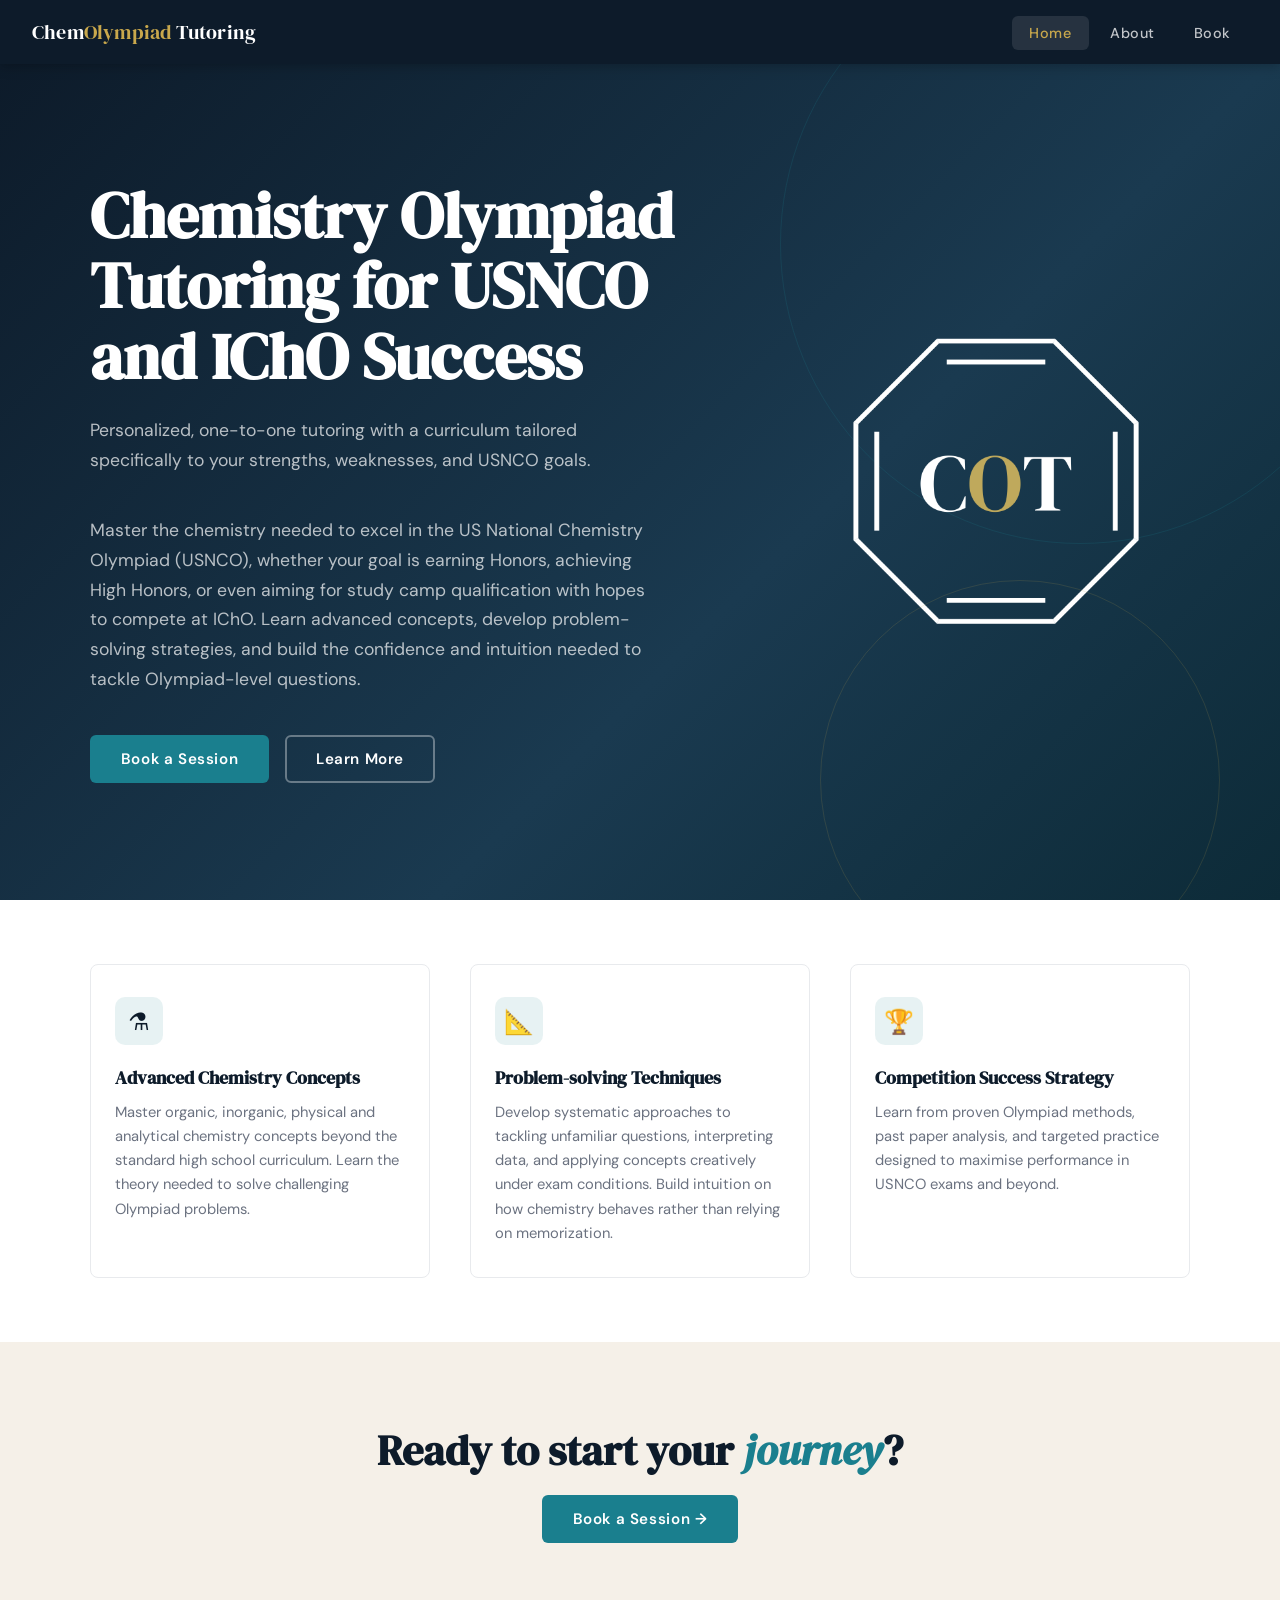
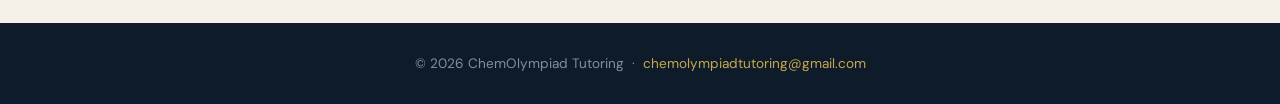
==== index.html @ 0df41eec "Update index.html" ====
<!DOCTYPE html>
<html lang="en">
<head>
  <!-- Google tag (gtag.js) -->
  <script async src="https://www.googletagmanager.com/gtag/js?id=G-D6L898YN1J"></script>
  <script>
    window.dataLayer = window.dataLayer || [];
    function gtag(){dataLayer.push(arguments);}
    gtag('js', new Date());
  
    gtag('config', 'G-D6L898YN1J');
  </script>
  <meta charset="UTF-8" />
  <meta name="viewport" content="width=device-width, initial-scale=1.0" />
  <meta name="description" content="One-on-one Chemistry Olympiad tutoring for USNCO and IChO preparation. Personalized coaching in physical, organic, inorganic, and analytical chemistry." />
  <title>Chemistry Olympiad Tutoring | USNCO & IChO Chemistry Coaching — Home</title>
  <link rel="stylesheet" href="style.css" />
  <link rel="icon" type="image/svg" href="images/COT.svg">
  <style>
    /* ── Hero ── */
    .hero {
      min-height: calc(100vh - 64px);
      background: linear-gradient(135deg, var(--navy) 0%, #1a3a50 60%, #0d2b38 100%);
      display: flex;
      align-items: center;
      padding: 4rem 2rem;
      position: relative;
      overflow: hidden;
    }

    /* Decorative background molecule / circle motif */
    .hero::before {
      content: '';
      position: absolute;
      width: 600px;
      height: 600px;
      border-radius: 50%;
      border: 1.5px solid rgba(26,127,142,0.2);
      top: -120px;
      right: -100px;
      pointer-events: none;
    }

    .hero::after {
      content: '';
      position: absolute;
      width: 400px;
      height: 400px;
      border-radius: 50%;
      border: 1px solid rgba(201,168,76,0.15);
      bottom: -80px;
      right: 60px;
      pointer-events: none;
    }

    .hero-inner {
      max-width: var(--max-w);
      margin: 0 auto;
      display: grid;
      grid-template-columns: 1.25fr 0.75fr;
      gap: 4rem;
      align-items: center;
      width: 100%;
      position: relative;
    }

    .hero-text h1 {
      font-family: var(--font-display);
      font-size: clamp(2.5rem, 5.5vw, 4rem);
      color: var(--white);
      line-height: 1.1;
    }

    .hero-text h1 em {
      font-style: italic;
      color: var(--gold);
    }

    .hero-text p {
      margin: 1.5rem 0 2.5rem;
      font-size: 1.1rem;
      color: rgba(255,255,255,0.7);
      line-height: 1.7;
      max-width: 560px;
    }

    .hero-cta {
      display: flex;
      gap: 1rem;
      flex-wrap: wrap;
    }

    /* Hero image / visual placeholder */
    .hero-visual {
      width: max(100%, 360px);
      justify-self: end;
      border-radius: 12px;
      aspect-ratio: 1;
      display: flex;
      align-items: center;
      justify-content: center;
      color: rgba(255,255,255,0.25);
      font-size: 0.9rem;
      text-align: center;
      padding: 2rem;
      overflow: hidden;
    }

    .hero-visual img {
      width: 100%;
      height: 100%;
      object-fit: cover;
      display: block;
    }

    /* ── Features strip ── */
    .features {
      background: var(--white);
      padding: 4rem 2rem;
    }

    .features-grid {
      max-width: var(--max-w);
      margin: 0 auto;
      display: grid;
      grid-template-columns: repeat(auto-fit, minmax(220px, 1fr));
      gap: 2.5rem;
    }

    .feature-card {
      padding: 2rem 1.5rem;
      border-radius: 8px;
      border: 1px solid var(--gray-lt);
      transition: box-shadow var(--transition), transform var(--transition);
    }

    .feature-card:hover {
      box-shadow: 0 8px 30px rgba(0,0,0,0.08);
      transform: translateY(-4px);
    }

    .feature-icon {
      width: 48px;
      height: 48px;
      border-radius: 10px;
      background: rgba(26,127,142,0.1);
      display: flex;
      align-items: center;
      justify-content: center;
      font-size: 1.5rem;
      margin-bottom: 1.25rem;
    }

    .feature-card h3 {
      font-family: var(--font-display);
      font-size: 1.15rem;
      margin-bottom: 0.6rem;
    }

    .feature-card p {
      font-size: 0.92rem;
      color: var(--gray);
      line-height: 1.65;
    }

    /* ── Testimonial / Quote strip ── */
    .quote-strip {
      background: var(--teal);
      padding: 4rem 2rem;
      text-align: center;
      color: var(--white);
    }

    .quote-strip blockquote {
      font-family: var(--font-display);
      font-size: clamp(1.3rem, 2.5vw, 2rem);
      font-style: italic;
      max-width: 750px;
      margin: 0 auto 1rem;
      line-height: 1.4;
    }

    .quote-strip cite {
      font-size: 0.9rem;
      opacity: 0.75;
    }

    /* ── CTA Section ── */
    .cta-section {
      text-align: center;
      background: var(--cream);
      padding: 5rem 2rem;
    }

    .cta-section h2 {
      font-family: var(--font-display);
      font-size: clamp(1.8rem, 3.5vw, 2.6rem);
      max-width: 560px;
      margin: 0 auto 1rem;
    }

    .cta-section p {
      color: var(--gray);
      max-width: 480px;
      margin: 0 auto 2.5rem;
      line-height: 1.7;
    }

    /* ── Responsive ── */
    @media (max-width: 768px) {
      .hero-inner {
        grid-template-columns: 1fr;
        gap: 2.5rem;
      }

      .hero-visual {
        justify-self: start;
        width: 100%;
        max-width: 100%;
      }
    }
  </style>
</head>
<body>

  <!-- ══ Navigation ══ -->
  <nav>
    <div class="nav-logo">Chem<span>Olympiad</span> Tutoring</div>
    <input type="checkbox" id="nav-toggle" class="nav-toggle">
    <label for="nav-toggle" class="nav-toggle-label" aria-label="Toggle navigation menu">
      <span></span><span></span><span></span>
    </label>
    <ul class="nav-links">
      <li><a href="index.html" class="active">Home</a></li>
      <li><a href="about.html">About</a></li>
      <li><a href="book.html">Book</a></li>
    </ul>
  </nav>

  <!-- ══ Hero ══ -->
  <section class="hero">
    <div class="hero-inner">
      <div class="hero-text">
        <h1>Chemistry Olympiad Tutoring for USNCO and IChO Success</h1>
        <p>Personalized, one-to-one tutoring with a curriculum tailored specifically to your strengths, weaknesses, and USNCO goals.</p>
        <p>
          Master the chemistry needed to excel in the US National Chemistry Olympiad (USNCO), whether your goal is earning Honors, achieving High Honors, or even aiming for study camp qualification with hopes to compete at IChO. Learn advanced concepts, develop problem-solving strategies, and build the confidence and intuition needed to tackle Olympiad-level questions.
        </p>
        <div class="hero-cta">
          <a href="book.html" class="btn btn-primary">Book a Session</a>
          <a href="about.html" class="btn" style="color:#fff; border-color:rgba(255,255,255,0.35);">Learn More</a>
        </div>
      </div>

      <div class="hero-visual">
        <!-- Replace with your image -->
        <img src="images/COTvertyellow.png">
      </div>
    </div>
  </section>

  <!-- ══ Feature Cards ══ -->
  <section class="features">
    <div class="features-grid">
      <div class="feature-card">
        <div class="feature-icon">⚗️</div>
        <h3>Advanced Chemistry Concepts</h3>
        <p>Master organic, inorganic, physical and analytical chemistry concepts beyond the standard high school curriculum. Learn the theory needed to solve challenging Olympiad problems.</p>
      </div>

      <div class="feature-card">
        <div class="feature-icon">📐</div>
        <h3>Problem-solving Techniques</h3>
        <p>Develop systematic approaches to tackling unfamiliar questions, interpreting data, and applying concepts creatively under exam conditions. Build intuition on how chemistry behaves rather than relying on memorization.</p>
      </div>

      <div class="feature-card">
        <div class="feature-icon">🏆</div>
        <h3>Competition Success Strategy</h3>
        <p>Learn from proven Olympiad methods, past paper analysis, and targeted practice designed to maximise performance in USNCO exams and beyond.</p>
      </div>
    </div>
  </section>

  <!-- ══ Bottom CTA ══ -->
  <section class="cta-section">
    <h2>Ready to start your <em style="font-style:italic; color:var(--teal);">journey</em>?</h2>
    <a href="book.html" class="btn btn-primary">Book a Session →</a>
  </section>

  <!-- ══ Footer ══ -->
  <footer>
    <p>© <span id="yr"></span> ChemOlympiad Tutoring &nbsp;·&nbsp; <a href="mailto:chemolympiadtutoring@gmail.com">chemolympiadtutoring@gmail.com</a></p>
  </footer>

  <script>
    document.getElementById('yr').textContent = new Date().getFullYear();

    // Close mobile nav menu after tapping a link
    const navToggle = document.getElementById('nav-toggle');
    document.querySelectorAll('.nav-links a').forEach(link => {
      link.addEventListener('click', () => { navToggle.checked = false; });
    });
  </script>
</body>
</html>
---- style.css ----
/* ============================================
   CHEMISTRY OLYMPIAD TUTORING — SHARED STYLES
   ============================================ */

@import url('https://fonts.googleapis.com/css2?family=DM+Serif+Display:ital@0;1&family=DM+Sans:wght@300;400;500;600&display=swap');

/* --- Variables --- */
:root {
  --navy:     #0d1b2a;
  --teal:     #1a7f8e;
  --teal-lt:  #22a8bc;
  --gold:     #c9a84c;
  --cream:    #f5f0e8;
  --white:    #ffffff;
  --gray:     #6b7280;
  --gray-lt:  #e8eaed;

  --font-display: 'DM Serif Display', Georgia, serif;
  --font-body:    'DM Sans', system-ui, sans-serif;

  --radius: 6px;
  --transition: 0.25s ease;
  --max-w: 1100px;
}

/* --- Reset --- */
*, *::before, *::after { box-sizing: border-box; margin: 0; padding: 0; }

html { scroll-behavior: smooth; }

body {
  font-family: var(--font-body);
  background: var(--cream);
  color: var(--navy);
  min-height: 100vh;
  display: flex;
  flex-direction: column;
}

img { max-width: 100%; display: block; }
a  { color: inherit; text-decoration: none; }

/* --- Navigation --- */
nav {
  position: sticky;
  top: 0;
  z-index: 100;
  background: var(--navy);
  padding: 0 2rem;
  display: flex;
  align-items: center;
  justify-content: space-between;
  height: 64px;
  box-shadow: 0 2px 12px rgba(0,0,0,0.25);
}

.nav-logo {
  font-family: var(--font-display);
  font-size: 1.25rem;
  color: var(--white);
  letter-spacing: 0.01em;
}

.nav-logo span { color: var(--gold); }

.nav-links {
  display: flex;
  gap: 0.25rem;
  list-style: none;
}

.nav-links a {
  font-size: 0.9rem;
  font-weight: 500;
  color: rgba(255,255,255,0.75);
  padding: 0.5rem 1.1rem;
  border-radius: var(--radius);
  letter-spacing: 0.03em;
  transition: background var(--transition), color var(--transition);
}

.nav-links a:hover,
.nav-links a.active {
  background: rgba(255,255,255,0.1);
  color: var(--white);
}

.nav-links a.active {
  color: var(--gold);
}

/* --- Mobile Nav Toggle --- */
.nav-toggle {
  display: none;
}

.nav-toggle-label {
  display: none;
  flex-direction: column;
  justify-content: center;
  gap: 5px;
  width: 32px;
  height: 32px;
  cursor: pointer;
  z-index: 101;
}

.nav-toggle-label span {
  display: block;
  width: 100%;
  height: 2px;
  background: var(--white);
  border-radius: 2px;
  transition: transform 0.25s ease, opacity 0.2s ease;
}

/* --- Page Header Banner --- */
.page-banner {
  background: linear-gradient(135deg, var(--navy) 0%, #1a3a50 100%);
  color: var(--white);
  padding: 5rem 2rem 4rem;
  text-align: center;
  position: relative;
  overflow: hidden;
}

.page-banner::before {
  content: '';
  position: absolute;
  inset: 0;
  background: radial-gradient(ellipse at 70% 50%, rgba(26,127,142,0.25) 0%, transparent 65%);
  pointer-events: none;
}

.page-banner h1 {
  font-family: var(--font-display);
  font-size: clamp(2.2rem, 5vw, 3.5rem);
  line-height: 1.15;
  position: relative;
}

.page-banner p {
  margin-top: 1rem;
  font-size: 1.1rem;
  color: rgba(255,255,255,0.7);
  max-width: 560px;
  margin-left: auto;
  margin-right: auto;
  position: relative;
}

/* --- Container --- */
.container {
  width: 100%;
  max-width: var(--max-w);
  margin: 0 auto;
  padding: 0 2rem;
}

/* --- Section --- */
section {
  padding: 5rem 2rem;
}

section h2 {
  font-family: var(--font-display);
  font-size: clamp(1.8rem, 3.5vw, 2.6rem);
  margin-bottom: 1rem;
  color: var(--navy);
}

section h2 .accent { color: var(--teal); }

/* --- Button --- */
.btn {
  display: inline-block;
  font-family: var(--font-body);
  font-size: 0.95rem;
  font-weight: 600;
  letter-spacing: 0.04em;
  padding: 0.75rem 1.8rem;
  border-radius: var(--radius);
  cursor: pointer;
  border: 2px solid transparent;
  transition: background var(--transition), color var(--transition), transform 0.15s;
}

.btn:hover { transform: translateY(-2px); }

.btn-primary {
  background: var(--teal);
  color: var(--white);
}
.btn-primary:hover { background: var(--teal-lt); }

.btn-outline {
  background: transparent;
  border-color: var(--navy);
  color: var(--navy);
}
.btn-outline:hover { background: var(--navy); color: var(--white); }

/* --- Footer --- */
footer {
  margin-top: auto;
  background: var(--navy);
  color: rgba(255,255,255,0.5);
  text-align: center;
  padding: 2rem;
  font-size: 0.85rem;
}

footer a { color: var(--gold); }

/* --- Divider --- */
.divider {
  width: 60px;
  height: 3px;
  background: var(--gold);
  margin: 1.25rem 0 1.75rem;
  border-radius: 2px;
}

/* --- Responsive Nav --- */
@media (max-width: 700px) {
  .nav-toggle-label { display: flex; }

  .nav-links {
    position: absolute;
    top: 64px;
    left: 0;
    right: 0;
    flex-direction: column;
    gap: 0;
    background: var(--navy);
    max-height: 0;
    overflow: hidden;
    box-shadow: 0 12px 20px rgba(0,0,0,0.2);
    transition: max-height 0.3s ease;
  }

  .nav-links li { width: 100%; }

  .nav-links a {
    display: block;
    padding: 0.9rem 1.5rem;
    border-radius: 0;
  }

  .nav-toggle:checked ~ .nav-links {
    max-height: 260px;
  }

  .nav-toggle:checked ~ .nav-toggle-label span:nth-child(1) { transform: translateY(7px) rotate(45deg); }
  .nav-toggle:checked ~ .nav-toggle-label span:nth-child(2) { opacity: 0; }
  .nav-toggle:checked ~ .nav-toggle-label span:nth-child(3) { transform: translateY(-7px) rotate(-45deg); }
}

@media (max-width: 600px) {
  nav { padding: 0 1rem; }
  .nav-logo { font-size: 1rem; }
  section { padding: 3rem 1.25rem; }
}
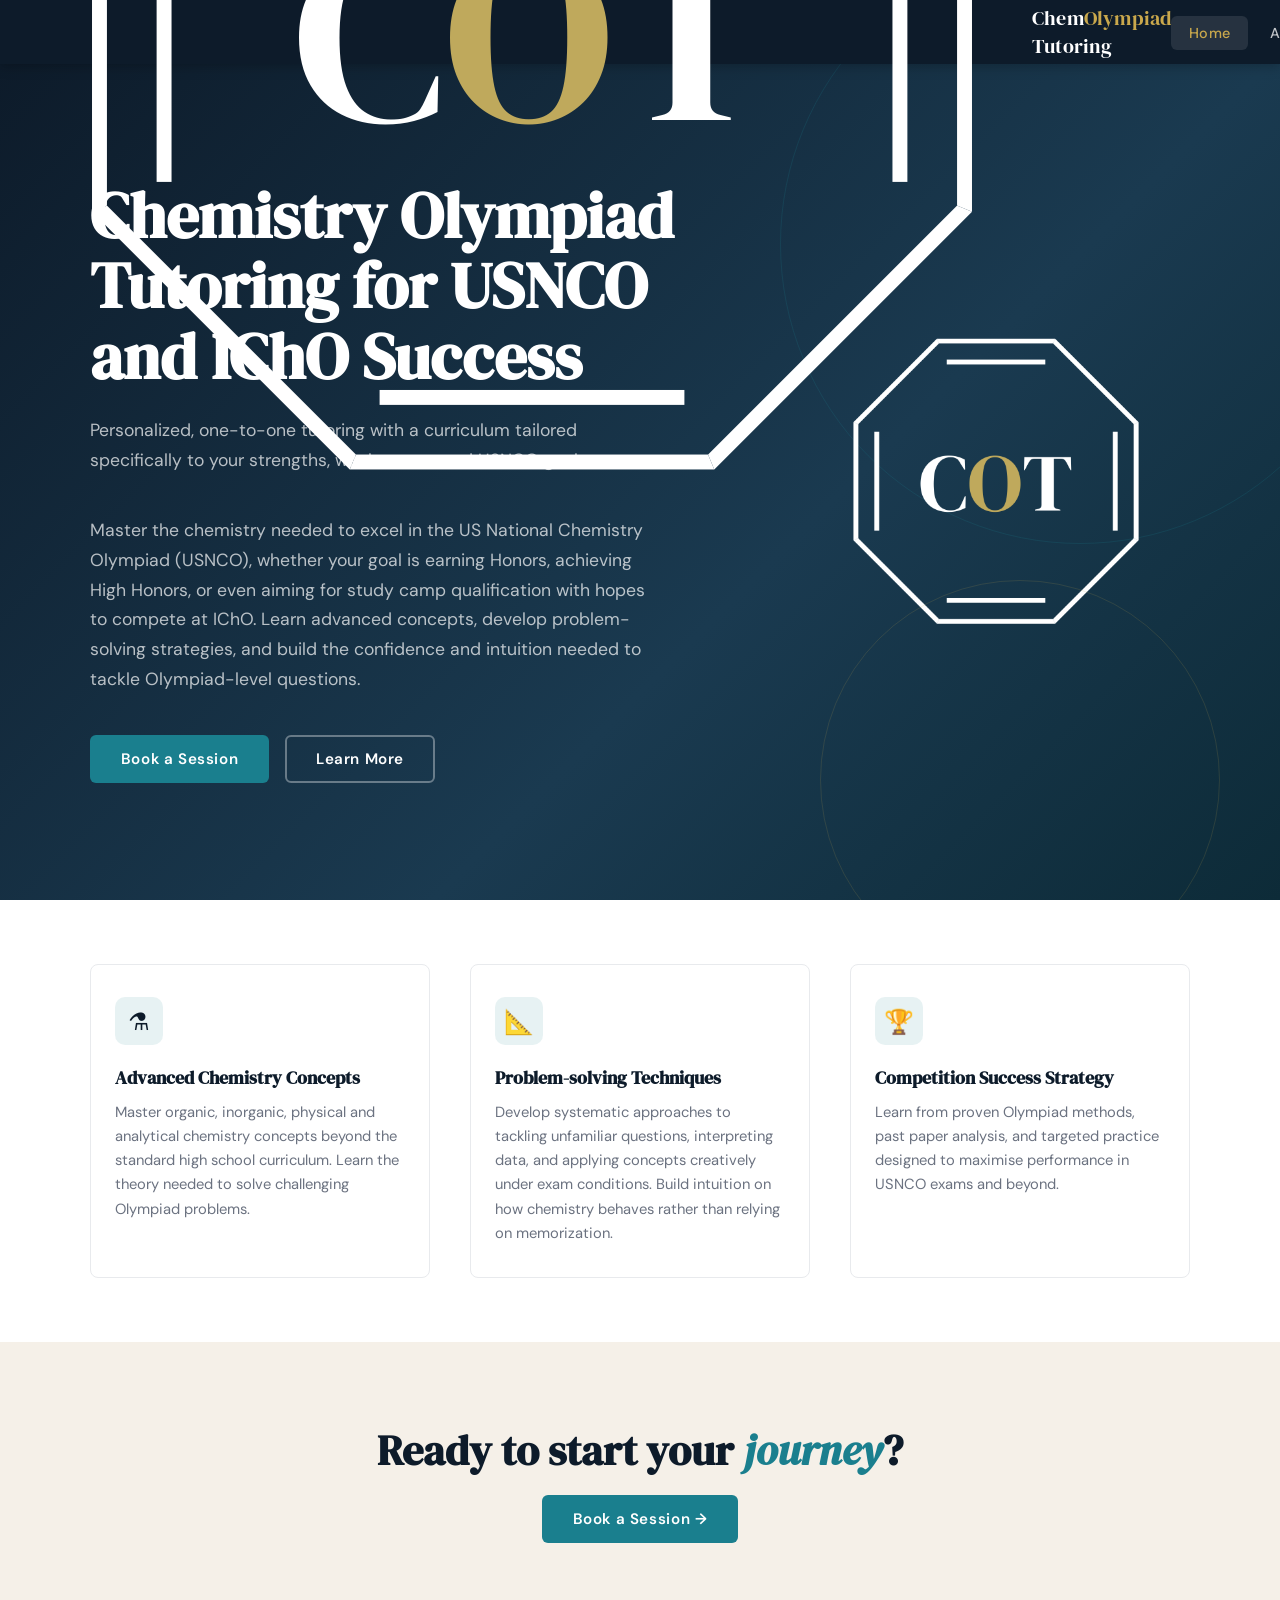
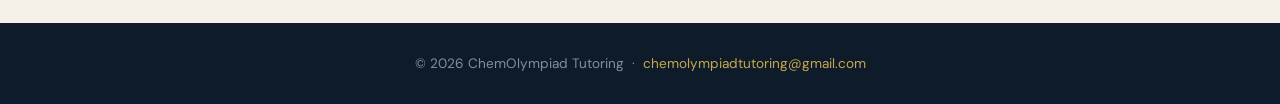
==== commit cd5ad0e4: "Update index.html" ====
--- a/index.html
+++ b/index.html
@@ -15,7 +15,7 @@
   <meta name="description" content="One-on-one Chemistry Olympiad tutoring for USNCO and IChO preparation. Personalized coaching in physical, organic, inorganic, and analytical chemistry." />
   <title>Chemistry Olympiad Tutoring | USNCO & IChO Chemistry Coaching — Home</title>
   <link rel="stylesheet" href="style.css" />
-  <link rel="icon" type="image/svg" href="images/COT.svg">
+  <link rel="icon" type="image/svg" href="images/COTSMALL.svg">
   <style>
     /* ── Hero ── */
     .hero {
@@ -225,6 +225,7 @@
 
   <!-- ══ Navigation ══ -->
   <nav>
+    <img src="images/COTvertyellow.png">
     <div class="nav-logo">Chem<span>Olympiad</span> Tutoring</div>
     <input type="checkbox" id="nav-toggle" class="nav-toggle">
     <label for="nav-toggle" class="nav-toggle-label" aria-label="Toggle navigation menu">
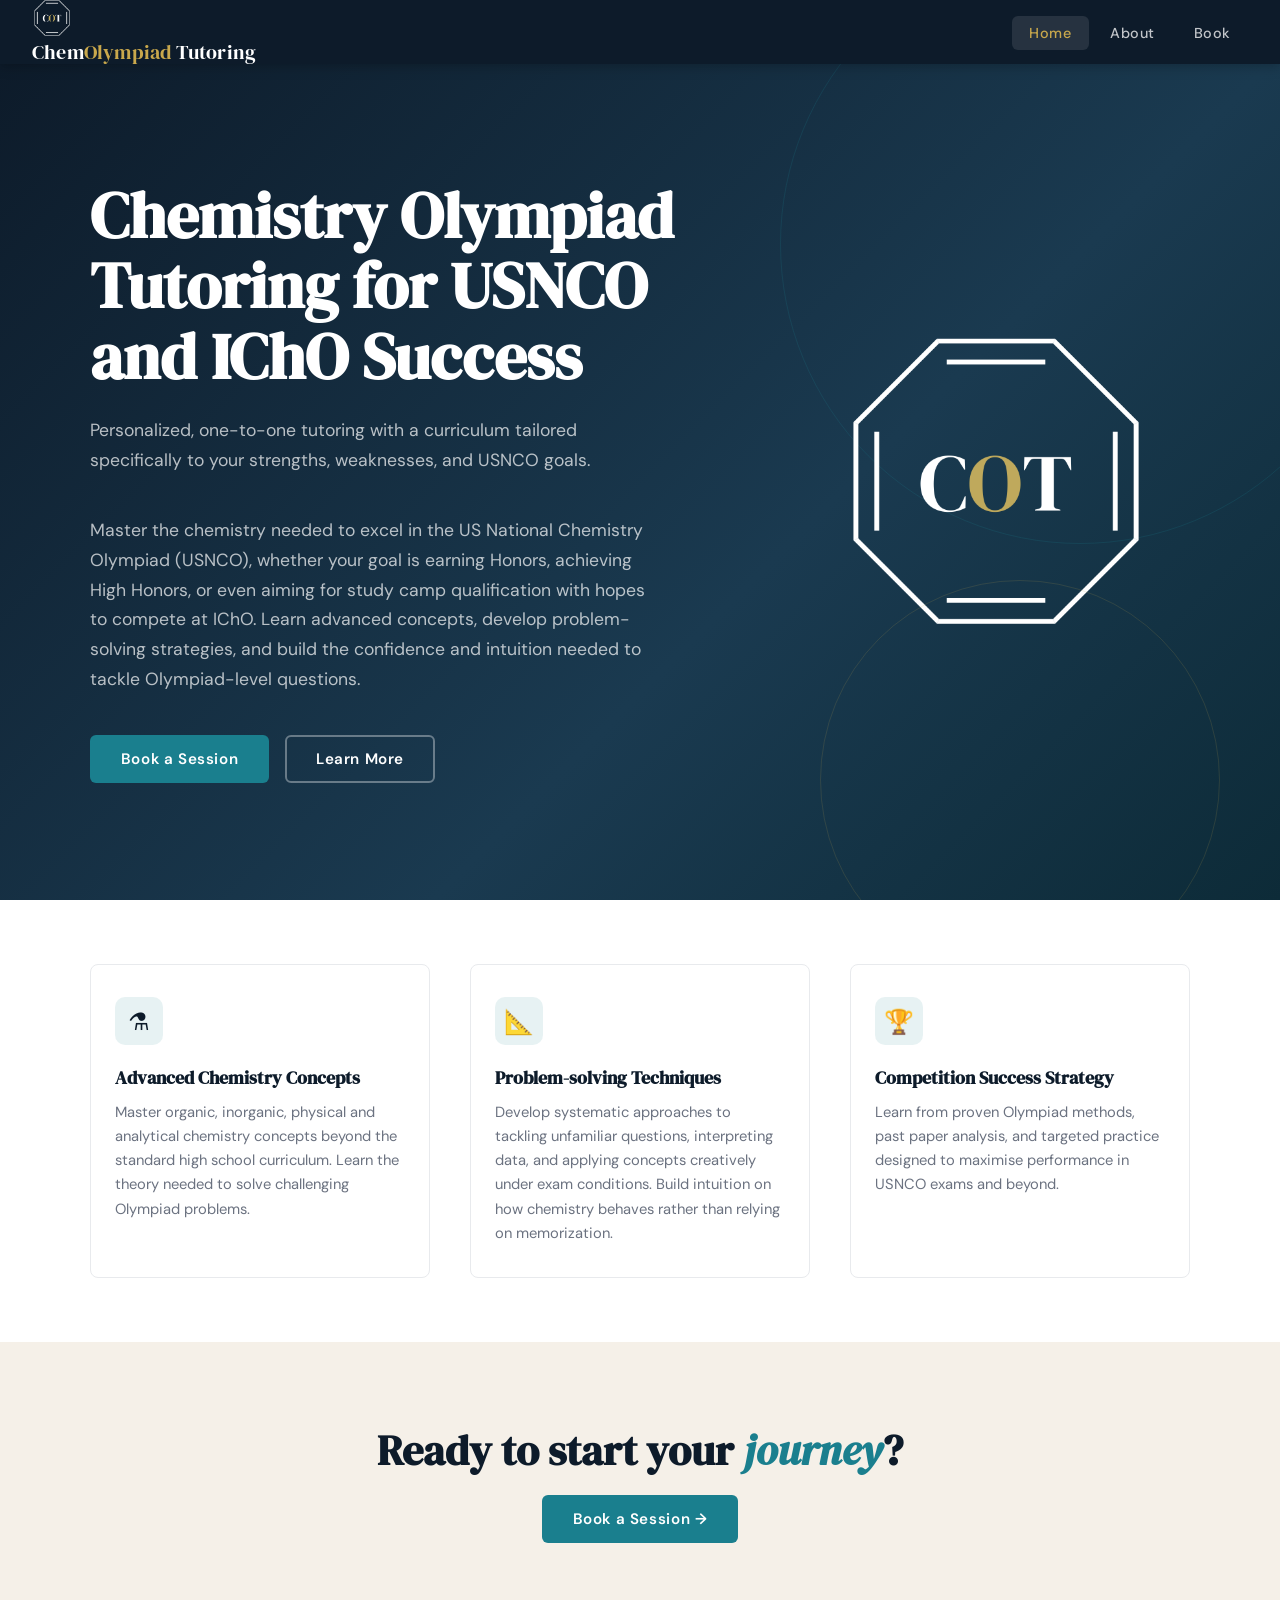
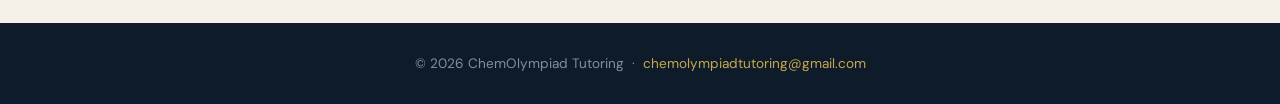
==== commit f2dcd1f5: "Update index.html" ====
--- a/index.html
+++ b/index.html
@@ -225,8 +225,7 @@
 
   <!-- ══ Navigation ══ -->
   <nav>
-    <img src="images/COTvertyellow.png">
-    <div class="nav-logo">Chem<span>Olympiad</span> Tutoring</div>
+    <div class="nav-logo"><img src="images/COTvertyellow.png">Chem<span>Olympiad</span> Tutoring</div>
     <input type="checkbox" id="nav-toggle" class="nav-toggle">
     <label for="nav-toggle" class="nav-toggle-label" aria-label="Toggle navigation menu">
       <span></span><span></span><span></span>
--- a/style.css
+++ b/style.css
@@ -59,6 +59,11 @@
   font-size: 1.25rem;
   color: var(--white);
   letter-spacing: 0.01em;
+}
+
+.nav-logo img {
+  height: 40px;
+  width: auto;
 }
 
 .nav-logo span { color: var(--gold); }
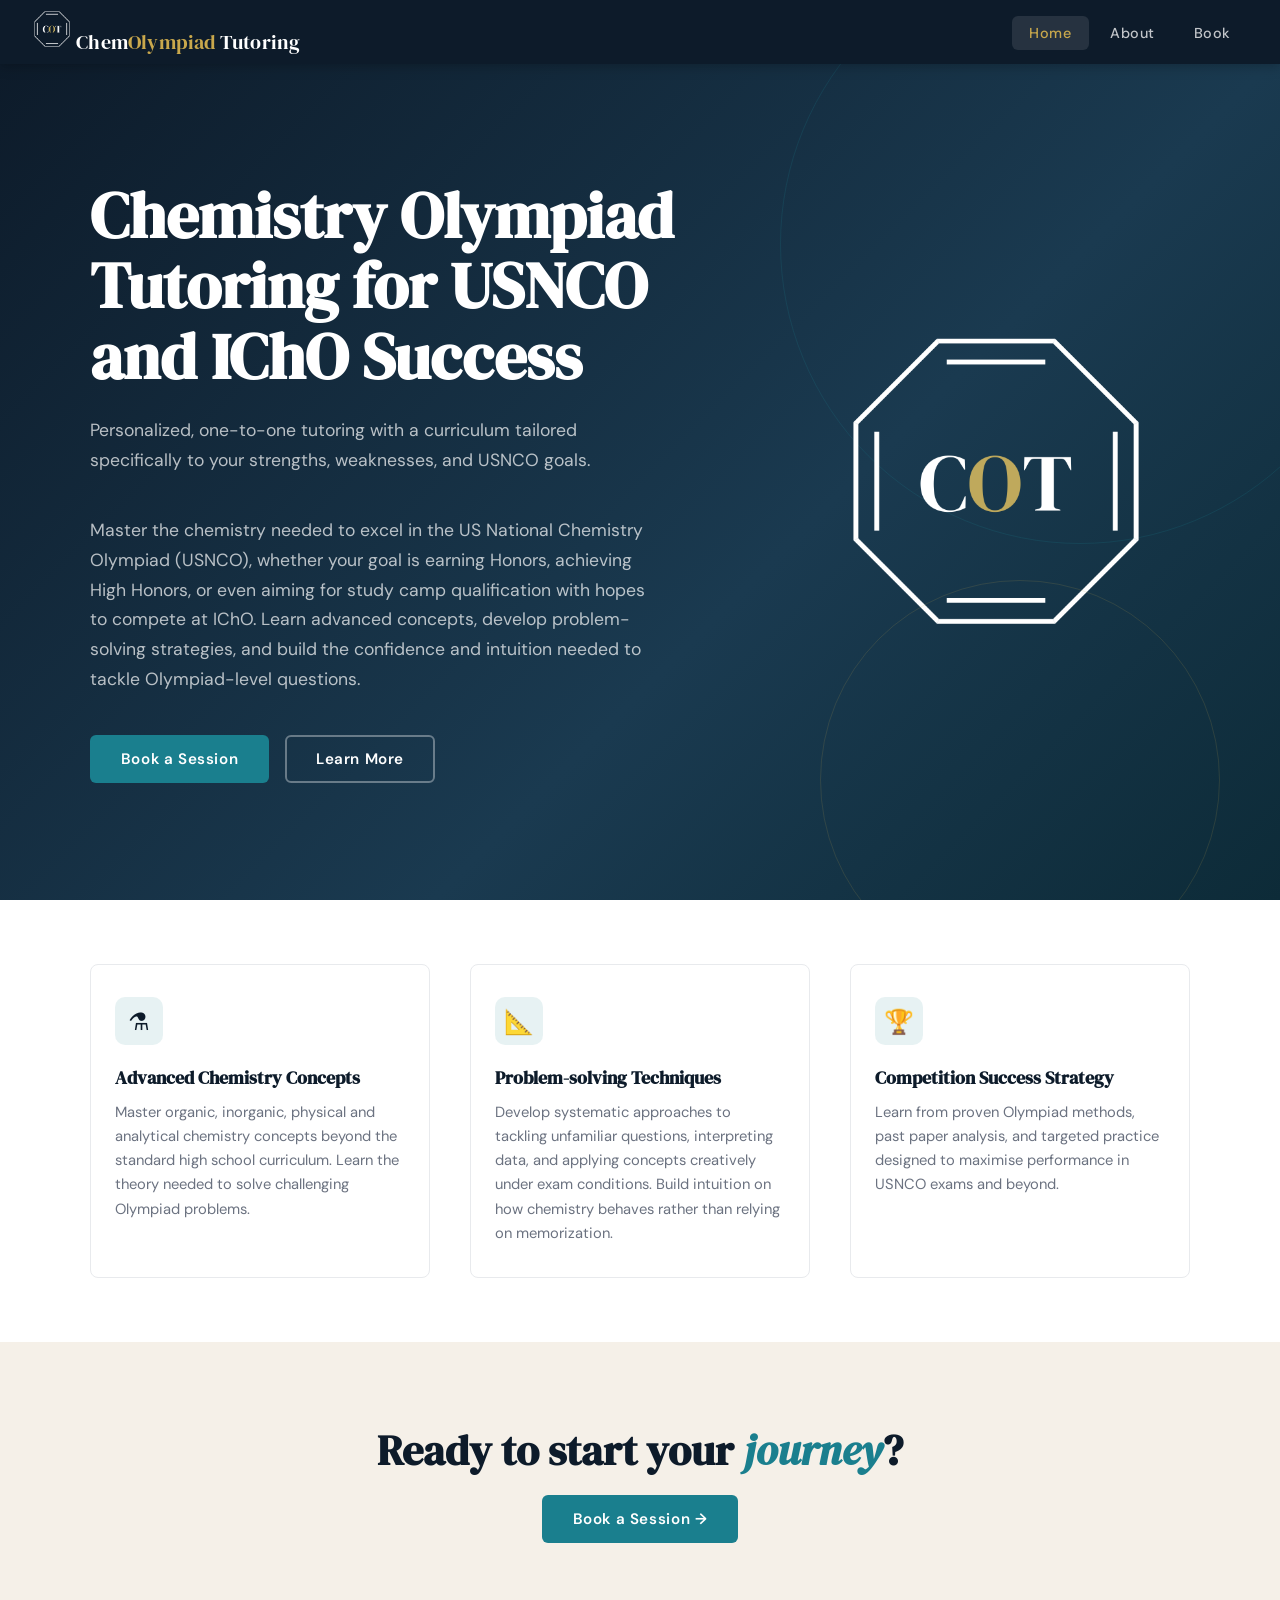
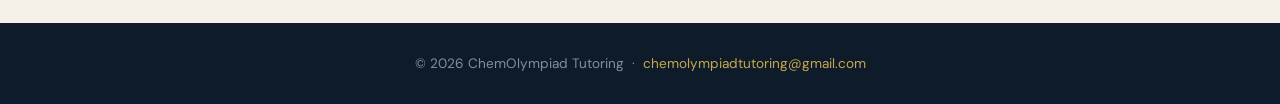
==== commit 7a0fad3d: "Update index.html" ====
--- a/index.html
+++ b/index.html
@@ -225,7 +225,10 @@
 
   <!-- ══ Navigation ══ -->
   <nav>
-    <div class="nav-logo"><img src="images/COTvertyellow.png">Chem<span>Olympiad</span> Tutoring</div>
+    <div class="nav-logo">
+      <img src="images/COTvertyellow.png">
+      Chem<span>Olympiad</span> Tutoring
+    </div>
     <input type="checkbox" id="nav-toggle" class="nav-toggle">
     <label for="nav-toggle" class="nav-toggle-label" aria-label="Toggle navigation menu">
       <span></span><span></span><span></span>
--- a/style.css
+++ b/style.css
@@ -37,7 +37,7 @@
   flex-direction: column;
 }
 
-img { max-width: 100%; display: block; }
+/* img { max-width: 100%; display: block; } */
 a  { color: inherit; text-decoration: none; }
 
 /* --- Navigation --- */
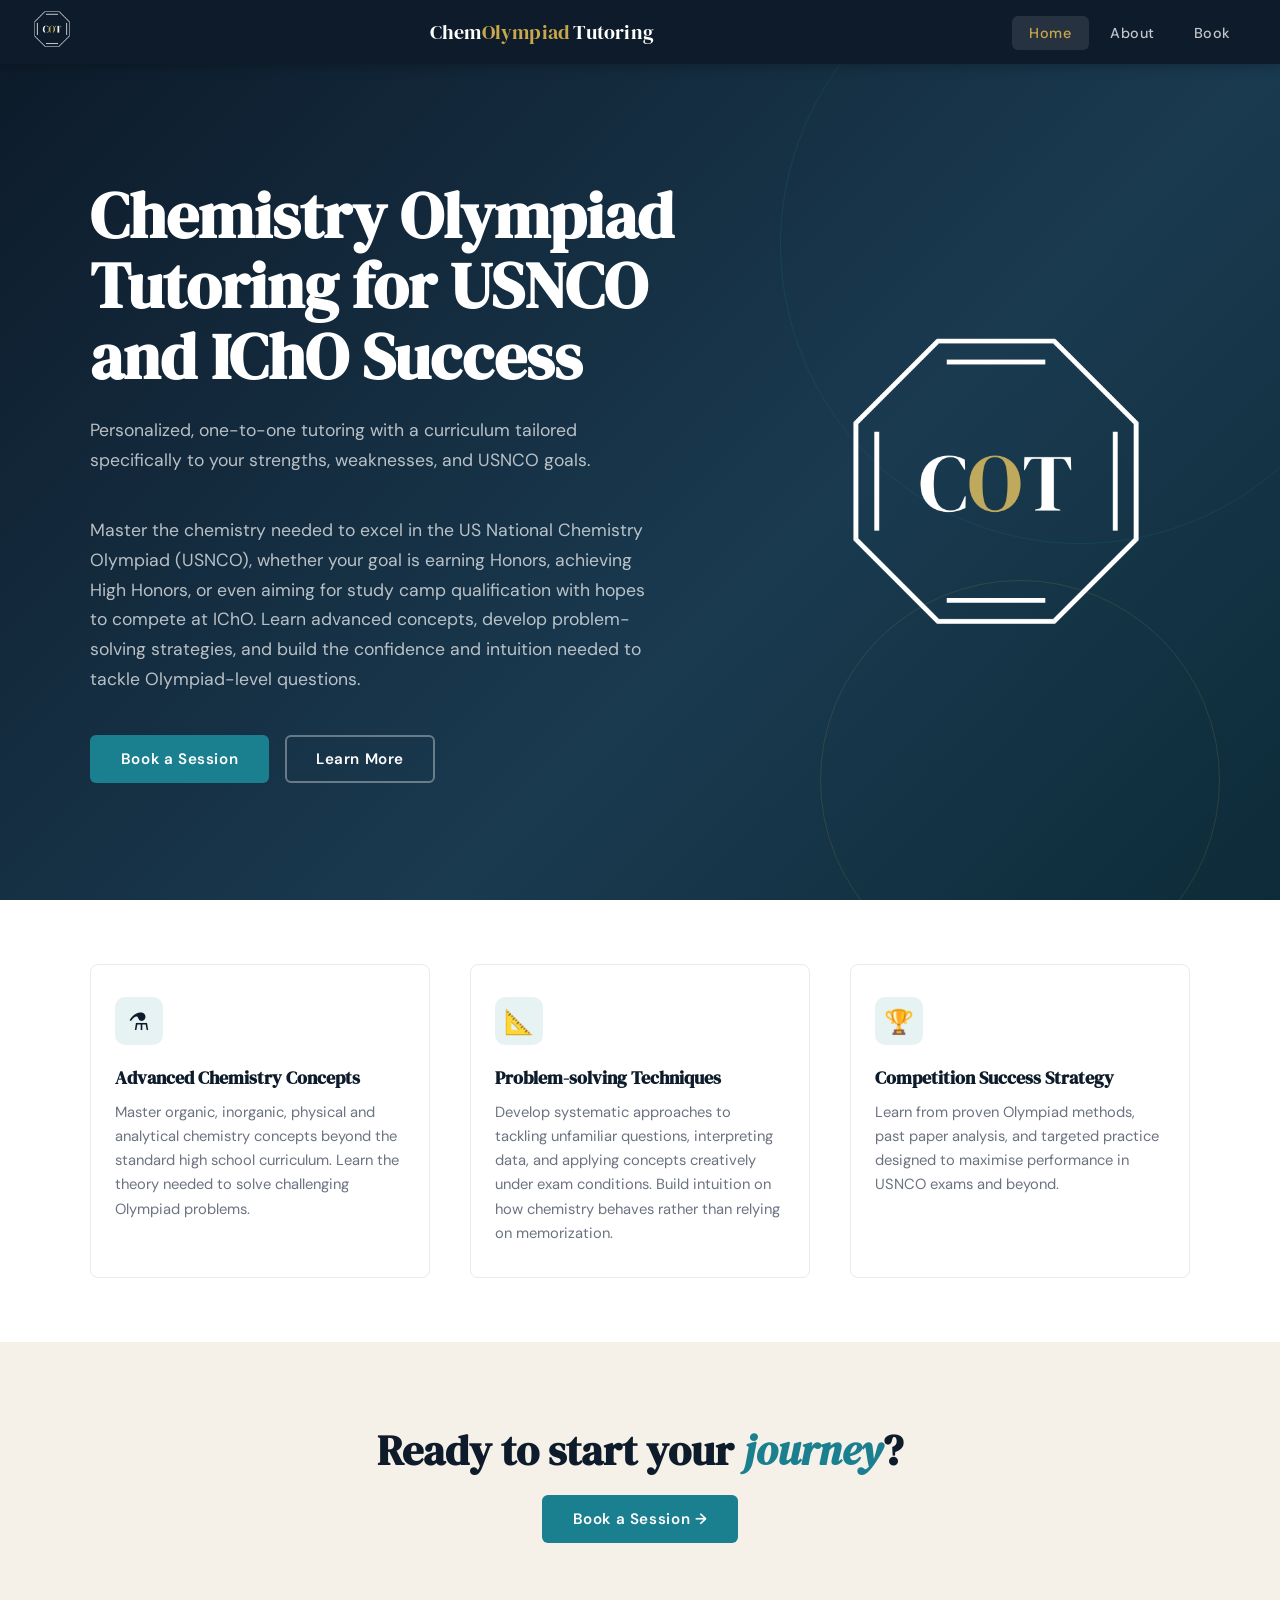
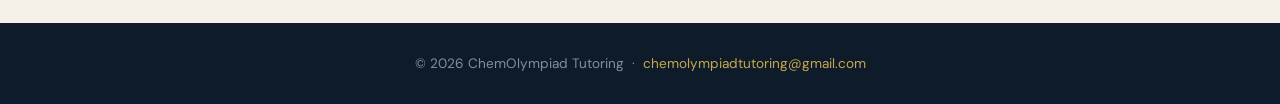
==== commit e21c7ebd: "Update index.html" ====
--- a/index.html
+++ b/index.html
@@ -227,6 +227,8 @@
   <nav>
     <div class="nav-logo">
       <img src="images/COTvertyellow.png">
+    </div>
+    <div class="nav-logo">
       Chem<span>Olympiad</span> Tutoring
     </div>
     <input type="checkbox" id="nav-toggle" class="nav-toggle">
--- a/style.css
+++ b/style.css
@@ -37,7 +37,6 @@
   flex-direction: column;
 }
 
-/* img { max-width: 100%; display: block; } */
 a  { color: inherit; text-decoration: none; }
 
 /* --- Navigation --- */
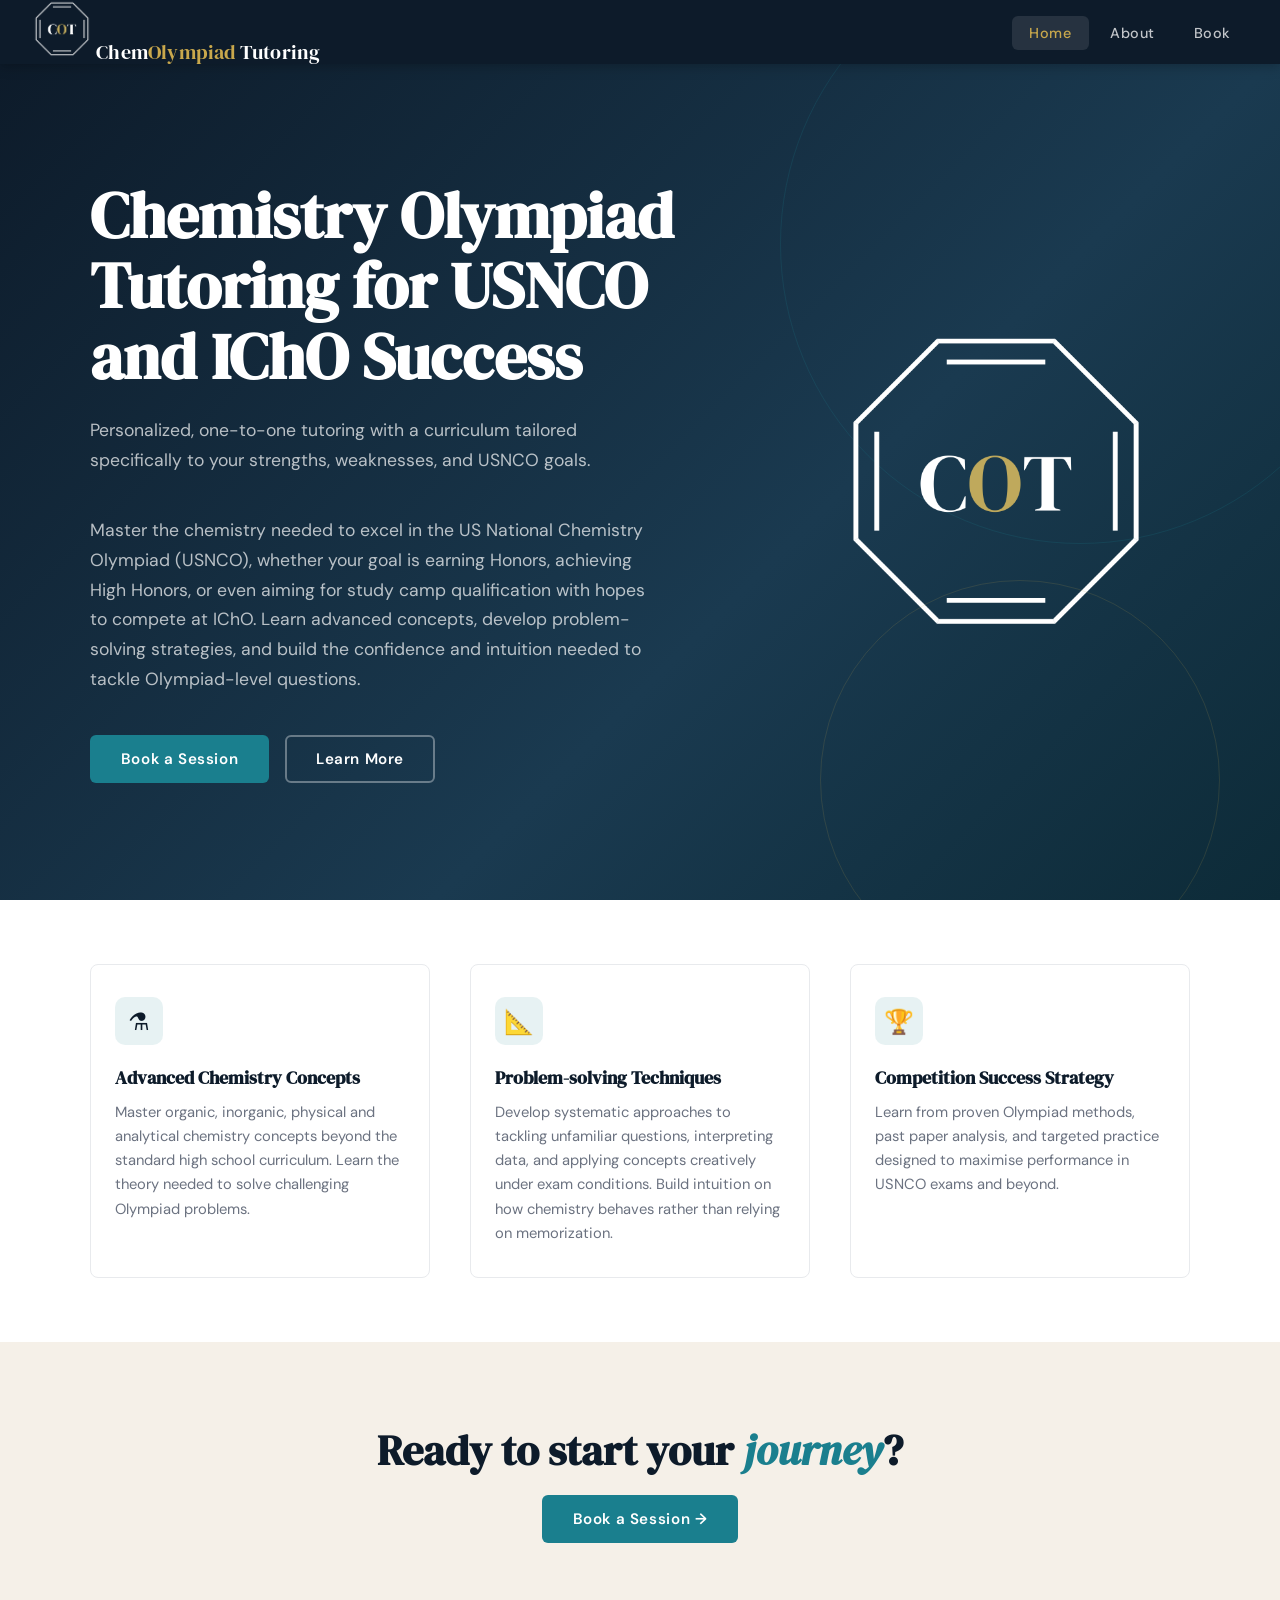
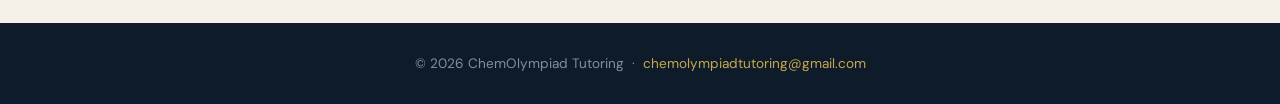
==== commit 42d14616: "Update index.html" ====
--- a/index.html
+++ b/index.html
@@ -227,8 +227,6 @@
   <nav>
     <div class="nav-logo">
       <img src="images/COTvertyellow.png">
-    </div>
-    <div class="nav-logo">
       Chem<span>Olympiad</span> Tutoring
     </div>
     <input type="checkbox" id="nav-toggle" class="nav-toggle">
--- a/style.css
+++ b/style.css
@@ -61,7 +61,7 @@
 }
 
 .nav-logo img {
-  height: 40px;
+  height: 60px;
   width: auto;
 }
 
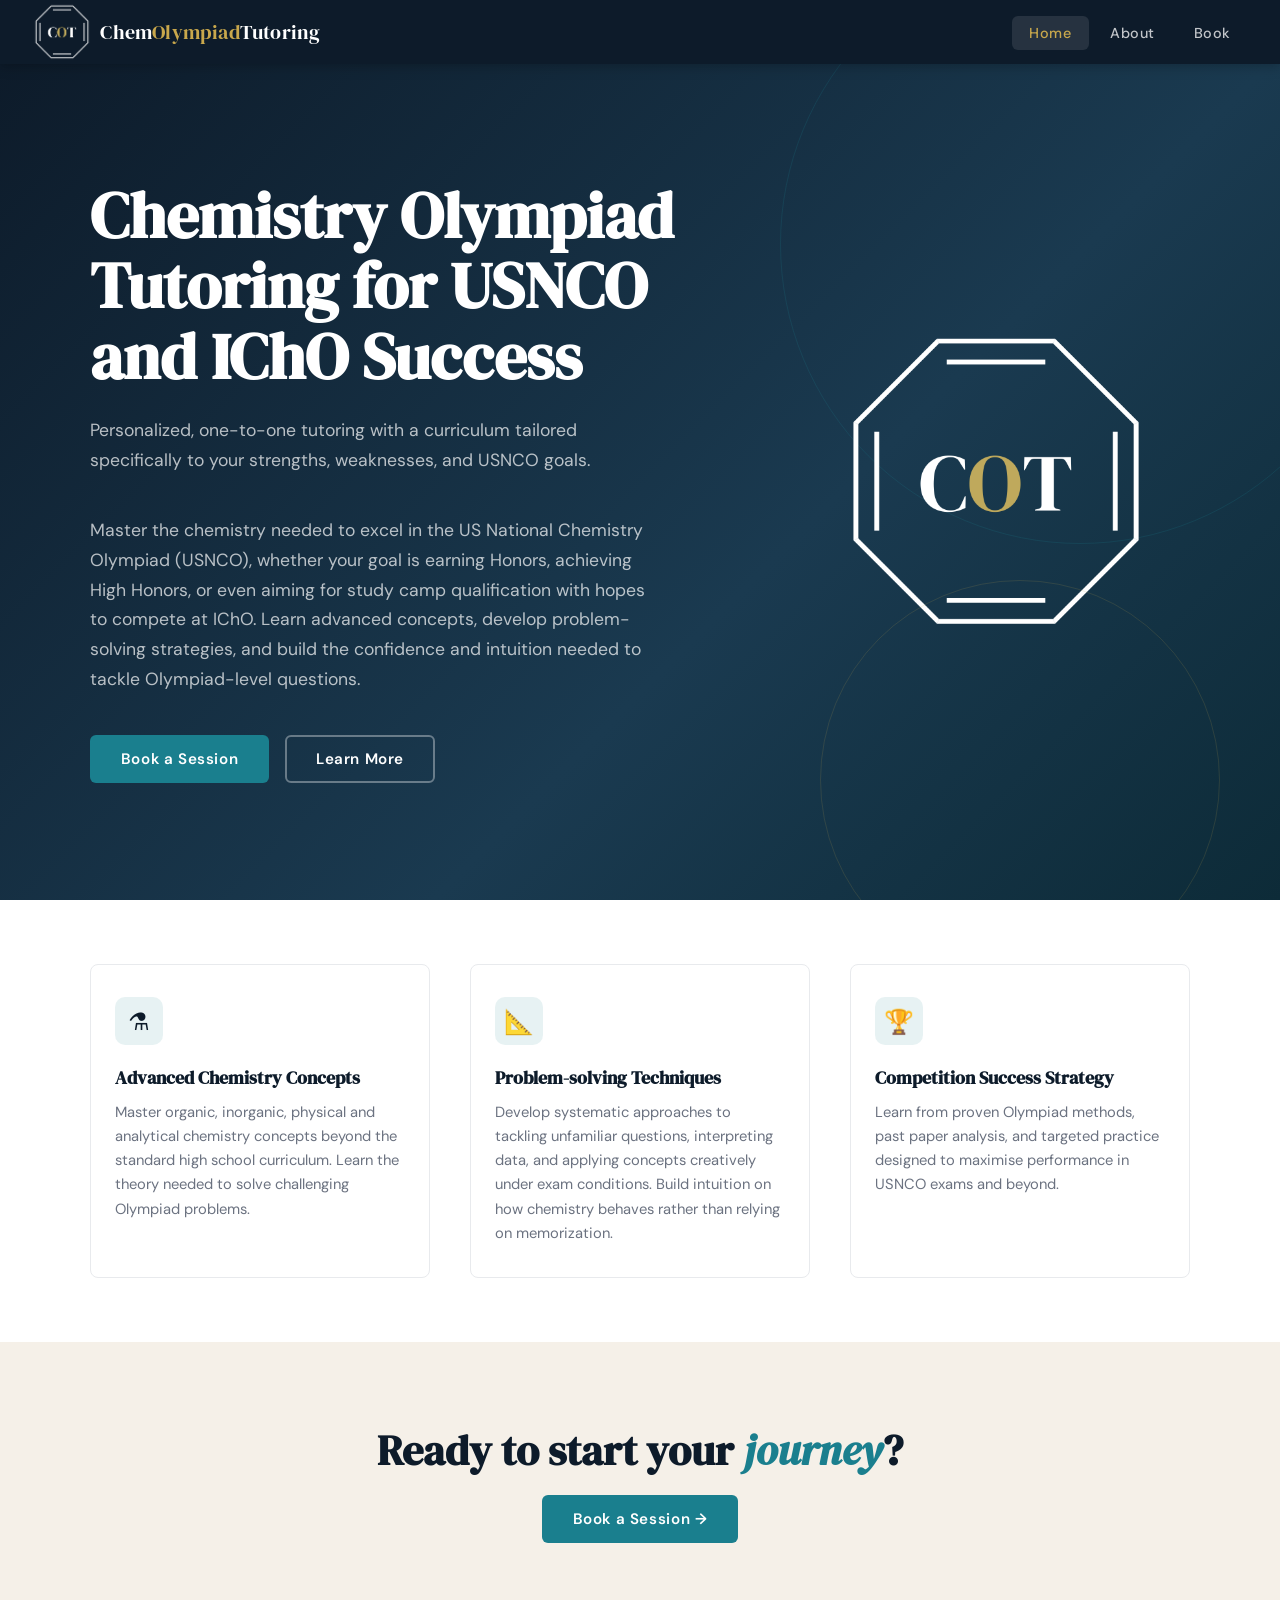
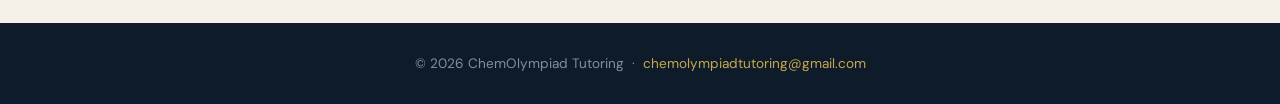
==== commit febb4fdd: "Update index.html" ====
--- a/index.html
+++ b/index.html
@@ -227,7 +227,7 @@
   <nav>
     <div class="nav-logo">
       <img src="images/COTvertyellow.png">
-      Chem<span>Olympiad</span> Tutoring
+      &nbsp Chem<span>Olympiad</span> Tutoring
     </div>
     <input type="checkbox" id="nav-toggle" class="nav-toggle">
     <label for="nav-toggle" class="nav-toggle-label" aria-label="Toggle navigation menu">
--- a/style.css
+++ b/style.css
@@ -58,6 +58,8 @@
   font-size: 1.25rem;
   color: var(--white);
   letter-spacing: 0.01em;
+  display: flex;
+  align-items: center;
 }
 
 .nav-logo img {
